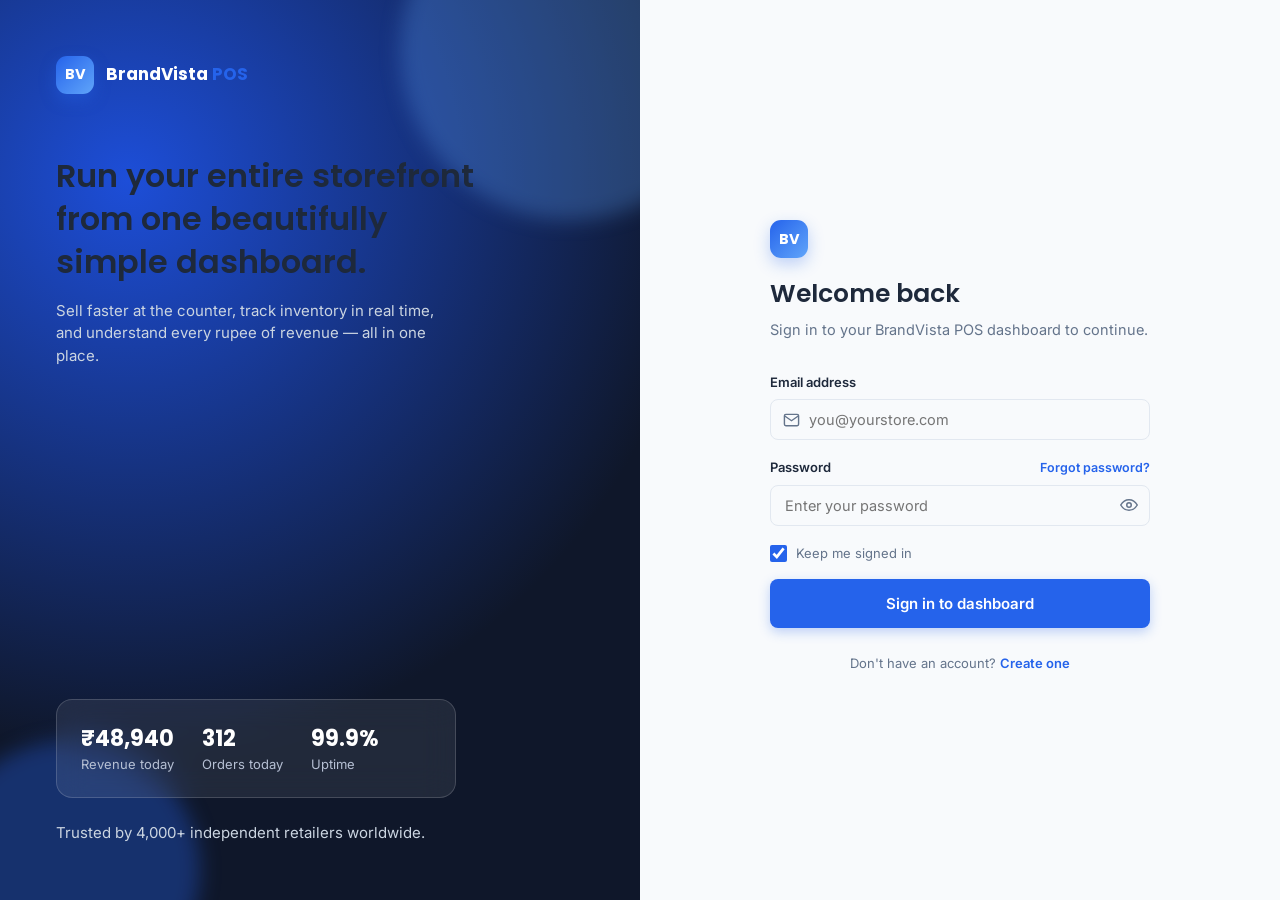
==== index.html @ e6337cd7 "Initial commit" ====
<!DOCTYPE html>
<html lang="en">
<head>
<meta charset="UTF-8">
<meta name="viewport" content="width=device-width, initial-scale=1.0">
<title>Sign in · BrandVista POS</title>
<link rel="icon" type="image/svg+xml" href="assets/icons/favicon.svg">
<link rel="preconnect" href="https://fonts.googleapis.com">
<link href="https://fonts.googleapis.com/css2?family=Inter:wght@400;500;600;700&family=Poppins:wght@500;600;700&display=swap" rel="stylesheet">
<link rel="stylesheet" href="assets/css/style.css">
</head>
<body>

<div class="auth-shell">

  <!-- Left visual / brand storytelling panel -->
  <section class="auth-visual">
    <div class="auth-visual-content">
      <div class="auth-visual-brand">
        <div class="sidebar-brand-mark">BV</div>
        <div class="sidebar-brand-text">BrandVista <span>POS</span></div>
      </div>
      <h2>Run your entire storefront from one beautifully simple dashboard.</h2>
      <p>Sell faster at the counter, track inventory in real time, and understand every rupee of revenue — all in one place.</p>
    </div>

    <div>
      <div class="auth-glass-card">
        <div class="auth-stats-row">
          <div>
            <div class="stat-value">₹48,940</div>
            <div class="stat-label">Revenue today</div>
          </div>
          <div>
            <div class="stat-value">312</div>
            <div class="stat-label">Orders today</div>
          </div>
          <div>
            <div class="stat-value">99.9%</div>
            <div class="stat-label">Uptime</div>
          </div>
        </div>
      </div>
      <p class="auth-foot" style="margin-top:24px;">Trusted by 4,000+ independent retailers worldwide.</p>
    </div>
  </section>

  <!-- Right form panel -->
  <section class="auth-form-side">
    <div class="auth-form-box">
      <div class="sidebar-brand-mark" style="box-shadow:0 6px 16px rgba(37,99,235,0.28);">BV</div>
      <h1 id="authTitle">Welcome back</h1>
      <p class="lead" id="authLead">Sign in to your BrandVista POS dashboard to continue.</p>

      <form id="loginForm" novalidate>
        <div class="field hidden" id="nameField">
          <label for="fullName">Full name</label>
          <div class="input-group">
            <svg class="input-icon" viewBox="0 0 24 24" fill="none" stroke="currentColor" stroke-width="2"><circle cx="12" cy="8" r="4"/><path d="M4 21v-1a7 7 0 0 1 14 0v1"/></svg>
            <input class="input" type="text" id="fullName" placeholder="Your name" autocomplete="name">
          </div>
        </div>

        <div class="field">
          <label for="email">Email address</label>
          <div class="input-group">
            <svg class="input-icon" viewBox="0 0 24 24" fill="none" stroke="currentColor" stroke-width="2"><path d="M4 4h16v16H4z" stroke="none"/><path d="M22 6l-10 7L2 6"/><rect x="2" y="4" width="20" height="16" rx="2"/></svg>
            <input class="input" type="email" id="email" placeholder="you@yourstore.com" autocomplete="email" required>
          </div>
          <span class="error-text" id="emailError">Please enter a valid email address.</span>
        </div>

        <div class="field">
          <div class="flex justify-between items-center" style="margin-bottom:7px;">
            <label for="password" style="margin-bottom:0;">Password</label>
            <a href="#" id="forgotPasswordLink" style="font-size:12.5px; font-weight:600; color:var(--color-primary);">Forgot password?</a>
          </div>
          <div class="password-field">
            <input class="input" type="password" id="password" placeholder="Enter your password" autocomplete="current-password" required>
            <button type="button" class="password-toggle" id="togglePassword" aria-label="Show password">
              <svg width="18" height="18" viewBox="0 0 24 24" fill="none" stroke="currentColor" stroke-width="2"><path d="M1 12s4-7 11-7 11 7 11 7-4 7-11 7-11-7-11-7z"/><circle cx="12" cy="12" r="3"/></svg>
            </button>
          </div>
          <span class="error-text" id="passwordError">Password must be at least 6 characters.</span>
        </div>

        <div class="flex justify-between items-center mb-16" id="rememberRow">
          <label class="checkbox-row" style="font-size:13px; color:var(--color-text-muted);">
            <input type="checkbox" id="remember" checked>
            Keep me signed in
          </label>
        </div>

        <button type="submit" class="btn btn-primary btn-lg btn-block" id="loginBtn">
          Sign in to dashboard
        </button>
      </form>

      <p class="auth-footnote" id="modeToggleRow">Don't have an account? <a href="#" id="modeToggleLink">Create one</a></p>
      <p class="auth-footnote" style="margin-top:6px; font-size:11.5px; color:var(--color-text-muted);" id="authStatusLine"></p>
    </div>
  </section>

</div>

<script src="assets/js/app.js"></script>
<script type="module">
  import { authClient, getCurrentSession } from './assets/js/neon-auth.js';

  const form = document.getElementById('loginForm');
  const emailInput = document.getElementById('email');
  const passwordInput = document.getElementById('password');
  const fullNameInput = document.getElementById('fullName');
  const nameField = document.getElementById('nameField');
  const toggleBtn = document.getElementById('togglePassword');
  const authTitle = document.getElementById('authTitle');
  const authLead = document.getElementById('authLead');
  const loginBtn = document.getElementById('loginBtn');
  const modeToggleLink = document.getElementById('modeToggleLink');
  const modeToggleRow = document.getElementById('modeToggleRow');
  const statusLine = document.getElementById('authStatusLine');

  let mode = 'signin'; // 'signin' | 'signup'

  // If there's already a valid session, skip the login screen entirely.
  getCurrentSession().then((session) => {
    if (session) window.location.href = 'dashboard.html';
  });

  function setMode(next) {
    mode = next;
    const isSignUp = mode === 'signup';
    nameField.classList.toggle('hidden', !isSignUp);
    fullNameInput.required = isSignUp;
    authTitle.textContent = isSignUp ? 'Create your account' : 'Welcome back';
    authLead.textContent = isSignUp
      ? 'Set up BrandVista POS for your store in under a minute.'
      : 'Sign in to your BrandVista POS dashboard to continue.';
    loginBtn.textContent = isSignUp ? 'Create account' : 'Sign in to dashboard';
    modeToggleRow.innerHTML = isSignUp
      ? 'Already have an account? <a href="#" id="modeToggleLink">Sign in</a>'
      : "Don't have an account? <a href=\"#\" id=\"modeToggleLink\">Create one</a>";
    document.getElementById('modeToggleLink').addEventListener('click', (e) => {
      e.preventDefault();
      setMode(isSignUp ? 'signin' : 'signup');
    });
    statusLine.textContent = '';
  }
  modeToggleLink.addEventListener('click', (e) => {
    e.preventDefault();
    setMode('signup');
  });

  toggleBtn.addEventListener('click', () => {
    const isPassword = passwordInput.type === 'password';
    passwordInput.type = isPassword ? 'text' : 'password';
  });

  document.getElementById('forgotPasswordLink').addEventListener('click', async (e) => {
    e.preventDefault();
    const email = emailInput.value.trim() || prompt('Enter your account email to receive a reset link:');
    if (!email) return;
    const { error } = await authClient.requestPasswordReset({ email, redirectTo: window.location.origin + window.location.pathname.replace('index.html', '') + 'index.html' });
    if (error) {
      BrandVista.showToast(error.message || 'Could not send reset email.', 'error');
    } else {
      BrandVista.showToast('Password reset email sent — check your inbox.', 'success');
    }
  });

  function validEmail(value) {
    return /^[^\s@]+@[^\s@]+\.[^\s@]+$/.test(value);
  }

  form.addEventListener('submit', async (e) => {
    e.preventDefault();
    let valid = true;

    if (!validEmail(emailInput.value.trim())) {
      emailInput.classList.add('field-error');
      document.getElementById('emailError').classList.add('show');
      valid = false;
    } else {
      emailInput.classList.remove('field-error');
      document.getElementById('emailError').classList.remove('show');
    }

    if (passwordInput.value.trim().length < 6) {
      passwordInput.classList.add('field-error');
      document.getElementById('passwordError').classList.add('show');
      valid = false;
    } else {
      passwordInput.classList.remove('field-error');
      document.getElementById('passwordError').classList.remove('show');
    }

    if (!valid) return;

    loginBtn.disabled = true;
    loginBtn.textContent = mode === 'signup' ? 'Creating account…' : 'Signing in…';
    statusLine.textContent = '';

    const email = emailInput.value.trim();
    const password = passwordInput.value;

    try {
      const result = mode === 'signup'
        ? await authClient.signUp.email({ email, password, name: fullNameInput.value.trim() || email.split('@')[0] })
        : await authClient.signIn.email({ email, password, rememberMe: document.getElementById('remember').checked });

      if (result.error) {
        statusLine.style.color = 'var(--color-danger)';
        statusLine.textContent = result.error.message || 'Something went wrong. Please try again.';
        loginBtn.disabled = false;
        loginBtn.textContent = mode === 'signup' ? 'Create account' : 'Sign in to dashboard';
        return;
      }

      window.location.href = 'dashboard.html';
    } catch (err) {
      console.error('Neon Auth error', err);
      statusLine.style.color = 'var(--color-danger)';
      statusLine.textContent = 'Could not reach the authentication service. Please try again.';
      loginBtn.disabled = false;
      loginBtn.textContent = mode === 'signup' ? 'Create account' : 'Sign in to dashboard';
    }
  });
</script>
</body>
</html>
---- assets/css/style.css ----
/* ==========================================================================
   BrandVista POS — Global Design System
   Shared across every page: reset, tokens, layout shell, and all reusable
   components (buttons, cards, tables, forms, badges, slide-overs, toasts).
   Page-specific rules live in their own stylesheet (dashboard.css, etc.)
   ========================================================================== */

/* ---------- Design tokens ---------- */
:root {
  /* Brand palette */
  --color-primary: #2563eb;
  --color-primary-dark: #1d4ed8;
  --color-primary-light: #dbeafe;
  --color-sidebar: #0f172a;
  --color-sidebar-hover: #1e293b;
  --color-bg: #f8fafc;
  --color-card: #ffffff;
  --color-text: #1e293b;
  --color-text-muted: #64748b;
  --color-border: #e2e8f0;

  /* Status */
  --color-success: #22c55e;
  --color-success-bg: #dcfce7;
  --color-warning: #f59e0b;
  --color-warning-bg: #fef3c7;
  --color-danger: #ef4444;
  --color-danger-bg: #fee2e2;
  --color-info: #3b82f6;
  --color-info-bg: #dbeafe;

  /* Typography */
  --font-heading: 'Poppins', 'Inter', sans-serif;
  --font-body: 'Inter', 'Poppins', sans-serif;

  /* Radius & shadow */
  --radius-lg: 16px;
  --radius-md: 12px;
  --radius-sm: 8px;
  --shadow-sm: 0 1px 2px rgba(15, 23, 42, 0.04);
  --shadow-md: 0 4px 16px rgba(15, 23, 42, 0.06);
  --shadow-lg: 0 12px 32px rgba(15, 23, 42, 0.10);
  --shadow-glass: 0 8px 32px rgba(15, 23, 42, 0.12);

  /* Layout */
  --sidebar-width: 264px;
  --sidebar-collapsed-width: 84px;
  --topbar-height: 72px;
  --transition-fast: 150ms cubic-bezier(0.4, 0, 0.2, 1);
  --transition-base: 220ms cubic-bezier(0.4, 0, 0.2, 1);
}

/* ---------- Dark mode tokens ---------- */
[data-theme='dark'] {
  --color-bg: #0b1220;
  --color-card: #131c2e;
  --color-text: #e2e8f0;
  --color-text-muted: #94a3b8;
  --color-border: #253248;
  --color-primary-light: #16233d;
  --color-success-bg: #113322;
  --color-warning-bg: #3a2a0d;
  --color-danger-bg: #3a1414;
  --color-info-bg: #102a4c;
}

/* ---------- Reset ---------- */
*,
*::before,
*::after {
  box-sizing: border-box;
  margin: 0;
  padding: 0;
}

html {
  -webkit-font-smoothing: antialiased;
  scroll-behavior: smooth;
}

body {
  font-family: var(--font-body);
  background: var(--color-bg);
  color: var(--color-text);
  font-size: 14.5px;
  line-height: 1.5;
  min-height: 100vh;
  transition: background var(--transition-base), color var(--transition-base);
}

h1, h2, h3, h4, h5, h6 {
  font-family: var(--font-heading);
  font-weight: 600;
  color: var(--color-text);
  line-height: 1.3;
}

a { color: inherit; text-decoration: none; }
ul, ol { list-style: none; }
img { max-width: 100%; display: block; }
button, input, select, textarea { font-family: inherit; font-size: inherit; color: inherit; }
button { cursor: pointer; border: none; background: none; }
table { border-collapse: collapse; width: 100%; }
svg { display: block; }

::-webkit-scrollbar { width: 8px; height: 8px; }
::-webkit-scrollbar-track { background: transparent; }
::-webkit-scrollbar-thumb { background: #cbd5e1; border-radius: 999px; }
[data-theme='dark'] ::-webkit-scrollbar-thumb { background: #33415c; }

/* ---------- App shell ---------- */
.app-shell {
  display: flex;
  min-height: 100vh;
}

/* ---------- Sidebar ---------- */
.sidebar {
  width: var(--sidebar-width);
  flex-shrink: 0;
  background: linear-gradient(180deg, var(--color-sidebar) 0%, #111c33 100%);
  color: #cbd5e1;
  display: flex;
  flex-direction: column;
  position: fixed;
  top: 0;
  left: 0;
  bottom: 0;
  z-index: 40;
  transition: width var(--transition-base), transform var(--transition-base);
}

.sidebar-brand {
  display: flex;
  align-items: center;
  gap: 12px;
  padding: 24px 22px;
  border-bottom: 1px solid rgba(255, 255, 255, 0.06);
}

.sidebar-brand-mark {
  width: 38px;
  height: 38px;
  border-radius: 11px;
  background: linear-gradient(135deg, var(--color-primary), #60a5fa);
  display: flex;
  align-items: center;
  justify-content: center;
  font-family: var(--font-heading);
  font-weight: 700;
  color: #fff;
  flex-shrink: 0;
  box-shadow: 0 6px 16px rgba(37, 99, 235, 0.4);
}

.sidebar-brand-text {
  font-family: var(--font-heading);
  font-weight: 700;
  font-size: 17px;
  color: #fff;
  white-space: nowrap;
}

.sidebar-brand-text span { color: var(--color-primary); }

.sidebar-nav {
  flex: 1;
  overflow-y: auto;
  padding: 16px 14px;
}

.sidebar-section-label {
  font-size: 11px;
  font-weight: 600;
  letter-spacing: 0.08em;
  text-transform: uppercase;
  color: #566178;
  padding: 16px 12px 8px;
}

.sidebar-link {
  display: flex;
  align-items: center;
  gap: 13px;
  padding: 11px 12px;
  border-radius: var(--radius-sm);
  color: #b6c0d4;
  font-weight: 500;
  font-size: 14px;
  margin-bottom: 2px;
  transition: background var(--transition-fast), color var(--transition-fast);
  white-space: nowrap;
  position: relative;
}

.sidebar-link svg { width: 19px; height: 19px; flex-shrink: 0; }

.sidebar-link:hover {
  background: var(--color-sidebar-hover);
  color: #fff;
}

.sidebar-link.active {
  background: linear-gradient(90deg, rgba(37, 99, 235, 0.22), rgba(37, 99, 235, 0.04));
  color: #fff;
}

.sidebar-link.active::before {
  content: '';
  position: absolute;
  left: -14px;
  top: 8px;
  bottom: 8px;
  width: 4px;
  border-radius: 0 4px 4px 0;
  background: var(--color-primary);
}

.sidebar-footer {
  padding: 16px 18px 20px;
  border-top: 1px solid rgba(255, 255, 255, 0.06);
}

.sidebar-user {
  display: flex;
  align-items: center;
  gap: 11px;
  padding: 8px;
  border-radius: var(--radius-sm);
  transition: background var(--transition-fast);
}

.sidebar-user:hover { background: var(--color-sidebar-hover); }

.sidebar-avatar {
  width: 36px;
  height: 36px;
  border-radius: 50%;
  background: linear-gradient(135deg, #60a5fa, #2563eb);
  display: flex;
  align-items: center;
  justify-content: center;
  font-weight: 600;
  color: #fff;
  font-size: 13px;
  flex-shrink: 0;
}

.sidebar-user-name { font-size: 13.5px; font-weight: 600; color: #fff; }
.sidebar-user-role { font-size: 12px; color: #7c8aa3; }

/* ---------- Main column ---------- */
.main-col {
  flex: 1;
  margin-left: var(--sidebar-width);
  display: flex;
  flex-direction: column;
  min-height: 100vh;
  transition: margin-left var(--transition-base);
}

/* ---------- Topbar ---------- */
.topbar {
  height: var(--topbar-height);
  display: flex;
  align-items: center;
  justify-content: space-between;
  gap: 20px;
  padding: 0 32px;
  background: rgba(248, 250, 252, 0.82);
  backdrop-filter: blur(14px);
  -webkit-backdrop-filter: blur(14px);
  border-bottom: 1px solid var(--color-border);
  position: sticky;
  top: 0;
  z-index: 30;
}

[data-theme='dark'] .topbar { background: rgba(11, 18, 32, 0.82); }

.topbar-title h1 { font-size: 20px; font-weight: 600; }
.topbar-title p { font-size: 13px; color: var(--color-text-muted); margin-top: 2px; }

.topbar-actions { display: flex; align-items: center; gap: 14px; }

.menu-toggle {
  display: none;
  width: 38px;
  height: 38px;
  align-items: center;
  justify-content: center;
  border-radius: var(--radius-sm);
  background: var(--color-card);
  border: 1px solid var(--color-border);
}

.search-box {
  display: flex;
  align-items: center;
  gap: 8px;
  background: var(--color-card);
  border: 1px solid var(--color-border);
  border-radius: 999px;
  padding: 9px 16px;
  min-width: 260px;
  transition: border-color var(--transition-fast), box-shadow var(--transition-fast);
}

.search-box:focus-within {
  border-color: var(--color-primary);
  box-shadow: 0 0 0 4px var(--color-primary-light);
}

.search-box input {
  border: none;
  background: none;
  outline: none;
  width: 100%;
  color: var(--color-text);
}

.search-box svg { color: var(--color-text-muted); flex-shrink: 0; width: 17px; height: 17px; }

.icon-btn {
  width: 40px;
  height: 40px;
  display: flex;
  align-items: center;
  justify-content: center;
  border-radius: 50%;
  background: var(--color-card);
  border: 1px solid var(--color-border);
  color: var(--color-text-muted);
  position: relative;
  transition: all var(--transition-fast);
}

.icon-btn:hover { color: var(--color-primary); border-color: var(--color-primary-light); transform: translateY(-1px); box-shadow: var(--shadow-sm); }
.icon-btn svg { width: 18px; height: 18px; }

.icon-btn .dot {
  position: absolute;
  top: 8px;
  right: 9px;
  width: 8px;
  height: 8px;
  border-radius: 50%;
  background: var(--color-danger);
  border: 2px solid var(--color-card);
}

.topbar-profile {
  display: flex;
  align-items: center;
  gap: 10px;
  padding: 6px 10px 6px 6px;
  border-radius: 999px;
  border: 1px solid var(--color-border);
  background: var(--color-card);
}

.topbar-profile img,
.topbar-profile .avatar-fallback {
  width: 32px;
  height: 32px;
  border-radius: 50%;
}

.avatar-fallback {
  display: flex;
  align-items: center;
  justify-content: center;
  background: linear-gradient(135deg, var(--color-primary), #60a5fa);
  color: #fff;
  font-weight: 600;
  font-size: 12.5px;
}

.topbar-profile-name { font-size: 13px; font-weight: 600; }
.topbar-profile-role { font-size: 11.5px; color: var(--color-text-muted); }

/* ---------- Content area ---------- */
.content {
  flex: 1;
  padding: 28px 32px 48px;
}

/* ---------- Buttons ---------- */
.btn {
  display: inline-flex;
  align-items: center;
  justify-content: center;
  gap: 8px;
  padding: 11px 20px;
  border-radius: var(--radius-sm);
  font-weight: 600;
  font-size: 13.5px;
  transition: all var(--transition-fast);
  white-space: nowrap;
  border: 1px solid transparent;
}

.btn svg { width: 16px; height: 16px; }

.btn-primary {
  background: var(--color-primary);
  color: #fff;
  box-shadow: 0 4px 12px rgba(37, 99, 235, 0.28);
}
.btn-primary:hover { background: var(--color-primary-dark); transform: translateY(-1px); box-shadow: 0 6px 18px rgba(37, 99, 235, 0.34); }
.btn-primary:active { transform: translateY(0); }

.btn-secondary {
  background: var(--color-card);
  color: var(--color-text);
  border-color: var(--color-border);
}
.btn-secondary:hover { border-color: var(--color-primary); color: var(--color-primary); }

.btn-ghost { background: transparent; color: var(--color-text-muted); }
.btn-ghost:hover { background: var(--color-primary-light); color: var(--color-primary); }

.btn-danger { background: var(--color-danger); color: #fff; }
.btn-danger:hover { background: #dc2626; }

.btn-success { background: var(--color-success); color: #fff; }
.btn-success:hover { background: #16a34a; }

.btn-sm { padding: 7px 14px; font-size: 12.5px; border-radius: var(--radius-sm); }
.btn-lg { padding: 14px 26px; font-size: 15px; }
.btn-block { width: 100%; }
.btn-icon { padding: 9px; width: 38px; height: 38px; }
.btn:disabled { opacity: 0.5; cursor: not-allowed; transform: none !important; }

/* ---------- Cards ---------- */
.card {
  background: var(--color-card);
  border-radius: var(--radius-lg);
  border: 1px solid var(--color-border);
  box-shadow: var(--shadow-sm);
  transition: box-shadow var(--transition-base), transform var(--transition-base);
}

.card-pad { padding: 22px 24px; }

.card-header {
  display: flex;
  align-items: center;
  justify-content: space-between;
  gap: 12px;
  padding: 20px 24px;
  border-bottom: 1px solid var(--color-border);
}

.card-header h3 { font-size: 15.5px; font-weight: 600; }
.card-header p { font-size: 12.5px; color: var(--color-text-muted); margin-top: 2px; }

/* KPI stat card */
.stat-card {
  display: flex;
  flex-direction: column;
  gap: 14px;
  padding: 22px 24px;
}

.stat-card-top { display: flex; align-items: flex-start; justify-content: space-between; }

.stat-icon {
  width: 44px;
  height: 44px;
  border-radius: var(--radius-sm);
  display: flex;
  align-items: center;
  justify-content: center;
}
.stat-icon svg { width: 21px; height: 21px; }

.stat-icon.blue { background: var(--color-primary-light); color: var(--color-primary); }
.stat-icon.green { background: var(--color-success-bg); color: var(--color-success); }
.stat-icon.amber { background: var(--color-warning-bg); color: var(--color-warning); }
.stat-icon.purple { background: #ede9fe; color: #7c3aed; }
[data-theme='dark'] .stat-icon.purple { background: #241a44; }

.stat-value { font-family: var(--font-heading); font-size: 26px; font-weight: 700; }
.stat-label { font-size: 13px; color: var(--color-text-muted); }

.stat-trend { display: inline-flex; align-items: center; gap: 4px; font-size: 12.5px; font-weight: 600; padding: 3px 9px; border-radius: 999px; }
.stat-trend.up { color: var(--color-success); background: var(--color-success-bg); }
.stat-trend.down { color: var(--color-danger); background: var(--color-danger-bg); }
.stat-trend svg { width: 12px; height: 12px; }

/* ---------- Grid helpers ---------- */
.grid { display: grid; gap: 22px; }
.grid-4 { grid-template-columns: repeat(4, 1fr); }
.grid-3 { grid-template-columns: repeat(3, 1fr); }
.grid-2 { grid-template-columns: repeat(2, 1fr); }
.grid-2-1 { grid-template-columns: 2fr 1fr; }

@media (max-width: 1200px) {
  .grid-4 { grid-template-columns: repeat(2, 1fr); }
  .grid-3 { grid-template-columns: repeat(2, 1fr); }
  .grid-2-1 { grid-template-columns: 1fr; }
}
@media (max-width: 640px) {
  .grid-4, .grid-3, .grid-2 { grid-template-columns: 1fr; }
}

/* ---------- Forms ---------- */
.field { margin-bottom: 18px; }
.field label {
  display: block;
  font-size: 13px;
  font-weight: 600;
  margin-bottom: 7px;
  color: var(--color-text);
}
.field .hint { font-size: 12px; color: var(--color-text-muted); margin-top: 5px; }

.input, .select, textarea.input {
  width: 100%;
  padding: 11px 14px;
  border-radius: var(--radius-sm);
  border: 1px solid var(--color-border);
  background: var(--color-bg);
  color: var(--color-text);
  outline: none;
  transition: border-color var(--transition-fast), box-shadow var(--transition-fast);
}

.input:focus, .select:focus, textarea.input:focus {
  border-color: var(--color-primary);
  box-shadow: 0 0 0 4px var(--color-primary-light);
  background: var(--color-card);
}

.input-group { position: relative; }
.input-group .input { padding-left: 38px; }
.input-group .input-icon {
  position: absolute;
  left: 13px;
  top: 50%;
  transform: translateY(-50%);
  color: var(--color-text-muted);
  width: 17px;
  height: 17px;
}

.input-row { display: flex; gap: 14px; }
.input-row .field { flex: 1; }

textarea.input { resize: vertical; min-height: 90px; }

.checkbox-row { display: flex; align-items: center; gap: 9px; }
.checkbox-row input[type="checkbox"] { width: 17px; height: 17px; accent-color: var(--color-primary); }

/* Toggle switch */
.switch { position: relative; display: inline-block; width: 44px; height: 25px; flex-shrink: 0; }
.switch input { opacity: 0; width: 0; height: 0; }
.switch-track {
  position: absolute; inset: 0; background: #cbd5e1; border-radius: 999px;
  transition: background var(--transition-fast); cursor: pointer;
}
.switch-track::before {
  content: ''; position: absolute; width: 19px; height: 19px; left: 3px; top: 3px;
  background: #fff; border-radius: 50%; transition: transform var(--transition-fast);
  box-shadow: 0 1px 3px rgba(0,0,0,0.25);
}
.switch input:checked + .switch-track { background: var(--color-primary); }
.switch input:checked + .switch-track::before { transform: translateX(19px); }

/* ---------- Badges ---------- */
.badge {
  display: inline-flex;
  align-items: center;
  gap: 5px;
  padding: 4px 11px;
  font-size: 12px;
  font-weight: 600;
  border-radius: 999px;
}
.badge::before { content: ''; width: 6px; height: 6px; border-radius: 50%; background: currentColor; }
.badge-success { background: var(--color-success-bg); color: #15803d; }
.badge-warning { background: var(--color-warning-bg); color: #b45309; }
.badge-danger { background: var(--color-danger-bg); color: #b91c1c; }
.badge-info { background: var(--color-info-bg); color: #1d4ed8; }
.badge-neutral { background: #f1f5f9; color: #475569; }
[data-theme='dark'] .badge-neutral { background: #1c2740; color: #94a3b8; }

/* ---------- Tables ---------- */
.table-wrap { overflow-x: auto; }

.data-table th {
  text-align: left;
  font-size: 11.5px;
  font-weight: 700;
  text-transform: uppercase;
  letter-spacing: 0.05em;
  color: var(--color-text-muted);
  padding: 13px 18px;
  border-bottom: 1px solid var(--color-border);
  white-space: nowrap;
}

.data-table td {
  padding: 15px 18px;
  border-bottom: 1px solid var(--color-border);
  font-size: 13.7px;
  vertical-align: middle;
}

.data-table tbody tr { transition: background var(--transition-fast); }
.data-table tbody tr:hover { background: rgba(37, 99, 235, 0.035); }
.data-table tbody tr:last-child td { border-bottom: none; }

.table-thumb {
  width: 42px;
  height: 42px;
  border-radius: var(--radius-sm);
  object-fit: cover;
  background: var(--color-bg);
  border: 1px solid var(--color-border);
}

.cell-primary { font-weight: 600; color: var(--color-text); }
.cell-muted { color: var(--color-text-muted); }
.cell-with-media { display: flex; align-items: center; gap: 12px; }

.row-actions { display: flex; align-items: center; gap: 6px; }

.checkbox-cell input { width: 16px; height: 16px; accent-color: var(--color-primary); }

/* ---------- Pagination ---------- */
.pagination {
  display: flex;
  align-items: center;
  justify-content: space-between;
  padding: 16px 24px;
  border-top: 1px solid var(--color-border);
  font-size: 13px;
  color: var(--color-text-muted);
}
.pagination-controls { display: flex; align-items: center; gap: 6px; }
.page-btn {
  width: 32px; height: 32px; border-radius: var(--radius-sm);
  display: flex; align-items: center; justify-content: center;
  border: 1px solid var(--color-border); font-weight: 600; font-size: 12.5px;
}
.page-btn.active { background: var(--color-primary); color: #fff; border-color: var(--color-primary); }
.page-btn:hover:not(.active) { border-color: var(--color-primary); color: var(--color-primary); }

/* ---------- Filters bar ---------- */
.filters-bar {
  display: flex;
  align-items: center;
  gap: 12px;
  flex-wrap: wrap;
  margin-bottom: 20px;
}
.filters-bar .search-box { flex: 1; min-width: 240px; }
.chip-select {
  display: flex; align-items: center; gap: 7px;
  padding: 10px 14px; border-radius: var(--radius-sm);
  border: 1px solid var(--color-border); background: var(--color-card);
  font-size: 13px; font-weight: 500; color: var(--color-text-muted);
}
.chip-select select { border: none; background: none; outline: none; color: var(--color-text); font-weight: 500; }

/* ---------- Slide-over panel ---------- */
.overlay {
  position: fixed; inset: 0; background: rgba(15, 23, 42, 0.45);
  backdrop-filter: blur(2px);
  z-index: 90;
  opacity: 0; pointer-events: none;
  transition: opacity var(--transition-base);
}
.overlay.open { opacity: 1; pointer-events: auto; }

.slide-over {
  position: fixed;
  top: 0; right: 0; bottom: 0;
  width: 480px;
  max-width: 92vw;
  background: var(--color-card);
  z-index: 91;
  box-shadow: -20px 0 50px rgba(15, 23, 42, 0.18);
  transform: translateX(100%);
  transition: transform var(--transition-base);
  display: flex;
  flex-direction: column;
}
.slide-over.open { transform: translateX(0); }

.slide-over-header {
  display: flex; align-items: center; justify-content: space-between;
  padding: 22px 26px; border-bottom: 1px solid var(--color-border);
}
.slide-over-header h3 { font-size: 17px; }
.slide-over-body { flex: 1; overflow-y: auto; padding: 24px 26px; }
.slide-over-footer {
  display: flex; align-items: center; justify-content: flex-end; gap: 10px;
  padding: 18px 26px; border-top: 1px solid var(--color-border);
}

.close-btn {
  width: 34px; height: 34px; border-radius: 50%;
  display: flex; align-items: center; justify-content: center;
  color: var(--color-text-muted); background: var(--color-bg);
}
.close-btn:hover { background: var(--color-danger-bg); color: var(--color-danger); }

/* Image uploader */
.image-drop {
  border: 2px dashed var(--color-border);
  border-radius: var(--radius-md);
  padding: 22px;
  text-align: center;
  color: var(--color-text-muted);
  transition: border-color var(--transition-fast), background var(--transition-fast);
  cursor: pointer;
}
.image-drop:hover { border-color: var(--color-primary); background: var(--color-primary-light); }
.image-drop svg { width: 28px; height: 28px; margin: 0 auto 10px; }
.image-drop-preview { width: 84px; height: 84px; border-radius: var(--radius-md); object-fit: cover; margin: 0 auto 12px; }

/* ---------- Modal ---------- */
.modal {
  position: fixed; inset: 0; z-index: 95;
  display: flex; align-items: center; justify-content: center;
  padding: 20px;
  opacity: 0; pointer-events: none;
  transition: opacity var(--transition-base);
}
.modal.open { opacity: 1; pointer-events: auto; }
.modal-backdrop { position: absolute; inset: 0; background: rgba(15, 23, 42, 0.5); backdrop-filter: blur(3px); }
.modal-box {
  position: relative;
  background: var(--color-card);
  border-radius: var(--radius-lg);
  width: 460px;
  max-width: 100%;
  box-shadow: var(--shadow-lg);
  transform: scale(0.94) translateY(10px);
  transition: transform var(--transition-base);
  max-height: 88vh;
  display: flex;
  flex-direction: column;
}
.modal.open .modal-box { transform: scale(1) translateY(0); }
.modal-header { display: flex; align-items: center; justify-content: space-between; padding: 22px 24px; border-bottom: 1px solid var(--color-border); }
.modal-body { padding: 22px 24px; overflow-y: auto; }
.modal-footer { display: flex; justify-content: flex-end; gap: 10px; padding: 18px 24px; border-top: 1px solid var(--color-border); }

/* ---------- Toast ---------- */
.toast-stack {
  position: fixed; top: 22px; right: 22px; z-index: 200;
  display: flex; flex-direction: column; gap: 10px;
}
.toast {
  display: flex; align-items: center; gap: 12px;
  background: var(--color-sidebar); color: #fff;
  padding: 14px 18px; border-radius: var(--radius-md);
  box-shadow: var(--shadow-lg);
  min-width: 280px;
  transform: translateX(120%);
  transition: transform var(--transition-base);
  font-size: 13.5px;
  font-weight: 500;
}
.toast.show { transform: translateX(0); }
.toast-icon { width: 22px; height: 22px; border-radius: 50%; display: flex; align-items: center; justify-content: center; flex-shrink: 0; }
.toast.success .toast-icon { background: rgba(34, 197, 94, 0.2); color: var(--color-success); }
.toast.error .toast-icon { background: rgba(239, 68, 68, 0.2); color: var(--color-danger); }
.toast.info .toast-icon { background: rgba(59, 130, 246, 0.2); color: #60a5fa; }
.toast-icon svg { width: 13px; height: 13px; }

/* ---------- Empty state ---------- */
.empty-state { text-align: center; padding: 60px 20px; color: var(--color-text-muted); }
.empty-state svg { width: 52px; height: 52px; margin: 0 auto 16px; opacity: 0.5; }
.empty-state h4 { color: var(--color-text); margin-bottom: 6px; font-size: 15px; }

/* ---------- Utility ---------- */
.flex { display: flex; }
.flex-col { display: flex; flex-direction: column; }
.items-center { align-items: center; }
.justify-between { justify-content: space-between; }
.gap-8 { gap: 8px; } .gap-10 { gap: 10px; } .gap-12 { gap: 12px; } .gap-16 { gap: 16px; }
.mt-8 { margin-top: 8px; } .mt-16 { margin-top: 16px; } .mt-24 { margin-top: 24px; }
.mb-16 { margin-bottom: 16px; } .mb-24 { margin-bottom: 24px; }
.text-muted { color: var(--color-text-muted); }
.text-sm { font-size: 12.5px; }
.text-right { text-align: right; }
.w-full { width: 100%; }
.hidden { display: none !important; }
.section-title { font-size: 15.5px; font-weight: 600; margin-bottom: 4px; }
.section-sub { font-size: 13px; color: var(--color-text-muted); margin-bottom: 18px; }
.divider { height: 1px; background: var(--color-border); margin: 22px 0; }

/* ---------- Mobile nav backdrop ---------- */
.sidebar-backdrop {
  display: none;
  position: fixed; inset: 0; background: rgba(15, 23, 42, 0.5);
  z-index: 39;
}

/* ---------- Responsive layout ---------- */
@media (max-width: 1080px) {
  .sidebar { transform: translateX(-100%); }
  .sidebar.open { transform: translateX(0); }
  .main-col { margin-left: 0; }
  .menu-toggle { display: flex; }
  .sidebar-backdrop.open { display: block; }
  .search-box { display: none; }
}

@media (max-width: 640px) {
  .content { padding: 20px 16px 40px; }
  .topbar { padding: 0 16px; }
  .topbar-profile-name, .topbar-profile-role { display: none; }
}

/* ---------- Fade / slide-in animations ---------- */
@keyframes fadeInUp {
  from { opacity: 0; transform: translateY(10px); }
  to { opacity: 1; transform: translateY(0); }
}
.animate-in { animation: fadeInUp 0.35s ease both; }

/* Staggered animation helper for grids/lists */
.animate-in:nth-child(1) { animation-delay: 0.02s; }
.animate-in:nth-child(2) { animation-delay: 0.06s; }
.animate-in:nth-child(3) { animation-delay: 0.10s; }
.animate-in:nth-child(4) { animation-delay: 0.14s; }
.animate-in:nth-child(5) { animation-delay: 0.18s; }
.animate-in:nth-child(6) { animation-delay: 0.22s; }

/* ---------- Dropdown panels (topbar notifications / profile menu) ---------- */
.dropdown-wrap { position: relative; }
.dropdown-panel {
  position: absolute;
  top: calc(100% + 12px);
  right: 0;
  width: 320px;
  background: var(--color-card);
  border: 1px solid var(--color-border);
  border-radius: var(--radius-md);
  box-shadow: var(--shadow-lg);
  opacity: 0;
  transform: translateY(-8px);
  pointer-events: none;
  transition: all var(--transition-fast);
  z-index: 60;
  overflow: hidden;
}
.dropdown-panel.open { opacity: 1; transform: translateY(0); pointer-events: auto; }
.dropdown-panel-header { padding: 16px 18px; border-bottom: 1px solid var(--color-border); display: flex; justify-content: space-between; align-items: center; }
.dropdown-panel-header h4 { font-size: 14px; }
.dropdown-list { max-height: 320px; overflow-y: auto; }
.dropdown-item { display: flex; gap: 12px; padding: 13px 18px; border-bottom: 1px solid var(--color-border); transition: background var(--transition-fast); }
.dropdown-item:last-child { border-bottom: none; }
.dropdown-item:hover { background: var(--color-bg); }
.dropdown-item-icon { width: 34px; height: 34px; border-radius: 50%; display: flex; align-items: center; justify-content: center; flex-shrink: 0; }
.dropdown-item-icon svg { width: 15px; height: 15px; }
.dropdown-item-title { font-size: 13px; font-weight: 600; }
.dropdown-item-time { font-size: 11.5px; color: var(--color-text-muted); margin-top: 2px; }
.dropdown-panel-footer { padding: 12px 18px; text-align: center; border-top: 1px solid var(--color-border); }
.dropdown-panel-footer a { font-size: 12.5px; font-weight: 600; color: var(--color-primary); }
.profile-menu { padding: 8px; }
.profile-menu-item { display: flex; align-items: center; gap: 11px; padding: 10px 12px; border-radius: var(--radius-sm); font-size: 13.5px; font-weight: 500; }
.profile-menu-item:hover { background: var(--color-bg); }
.profile-menu-item svg { width: 17px; height: 17px; color: var(--color-text-muted); }
.profile-menu-item.danger { color: var(--color-danger); }
.profile-menu-item.danger svg { color: var(--color-danger); }

/* ---------- Auth / Login page ---------- */
.auth-shell {
  min-height: 100vh;
  display: grid;
  grid-template-columns: 1fr 1fr;
}
.auth-visual {
  position: relative;
  background: radial-gradient(circle at 20% 20%, #1d4ed8, #0f172a 65%);
  color: #fff;
  padding: 56px;
  display: flex;
  flex-direction: column;
  justify-content: space-between;
  overflow: hidden;
}
.auth-visual::before,
.auth-visual::after {
  content: '';
  position: absolute;
  border-radius: 50%;
  filter: blur(10px);
}
.auth-visual::before { width: 340px; height: 340px; background: rgba(96, 165, 250, 0.28); top: -120px; right: -100px; }
.auth-visual::after { width: 260px; height: 260px; background: rgba(37, 99, 235, 0.35); bottom: -100px; left: -60px; }
.auth-visual-content { position: relative; z-index: 1; }
.auth-visual-brand { display: flex; align-items: center; gap: 12px; margin-bottom: 60px; }
.auth-visual h2 { font-size: 32px; max-width: 420px; line-height: 1.35; margin-bottom: 16px; }
.auth-visual p { color: #cbd5e1; max-width: 400px; font-size: 15px; }
.auth-glass-card {
  position: relative; z-index: 1;
  background: rgba(255, 255, 255, 0.08);
  border: 1px solid rgba(255, 255, 255, 0.16);
  backdrop-filter: blur(16px);
  border-radius: var(--radius-lg);
  padding: 22px 24px;
  margin-top: 40px;
  max-width: 400px;
}
.auth-glass-card .stat-value { color: #fff; font-size: 22px; }
.auth-glass-card .stat-label { color: #b6c0d4; }
.auth-stats-row { display: flex; gap: 28px; }
.auth-foot { position: relative; z-index: 1; font-size: 13px; color: #93a3bd; }

.auth-form-side {
  display: flex;
  align-items: center;
  justify-content: center;
  padding: 40px;
  background: var(--color-bg);
}
.auth-form-box { width: 100%; max-width: 380px; }
.auth-form-box .sidebar-brand-mark { margin-bottom: 20px; }
.auth-form-box h1 { font-size: 25px; margin-bottom: 8px; }
.auth-form-box .lead { color: var(--color-text-muted); margin-bottom: 32px; font-size: 14.5px; }
.auth-divider { display: flex; align-items: center; gap: 12px; color: var(--color-text-muted); font-size: 12.5px; margin: 22px 0; }
.auth-divider::before, .auth-divider::after { content: ''; flex: 1; height: 1px; background: var(--color-border); }
.social-row { display: flex; gap: 12px; }
.social-btn {
  flex: 1; display: flex; align-items: center; justify-content: center; gap: 8px;
  padding: 11px; border-radius: var(--radius-sm); border: 1px solid var(--color-border);
  background: var(--color-card); font-weight: 600; font-size: 13px; transition: all var(--transition-fast);
}
.social-btn:hover { border-color: var(--color-primary); box-shadow: var(--shadow-sm); }
.auth-footnote { text-align: center; margin-top: 26px; font-size: 13px; color: var(--color-text-muted); }
.auth-footnote a { color: var(--color-primary); font-weight: 600; }
.password-field { position: relative; }
.password-toggle { position: absolute; right: 12px; top: 50%; transform: translateY(-50%); color: var(--color-text-muted); }
.field-error { border-color: var(--color-danger) !important; box-shadow: 0 0 0 4px var(--color-danger-bg) !important; }
.error-text { color: var(--color-danger); font-size: 12px; margin-top: 6px; display: none; }
.error-text.show { display: block; }

@media (max-width: 960px) {
  .auth-shell { grid-template-columns: 1fr; }
  .auth-visual { display: none; }
}

/* ---------- Category cards ---------- */
.category-card {
  padding: 22px;
  display: flex;
  flex-direction: column;
  gap: 14px;
  position: relative;
}
.category-icon {
  width: 50px; height: 50px; border-radius: var(--radius-md);
  display: flex; align-items: center; justify-content: center;
  font-size: 21px;
}
.category-card h4 { font-size: 15.5px; }
.category-card .count { font-size: 12.5px; color: var(--color-text-muted); }
.category-menu-btn { position: absolute; top: 18px; right: 18px; }

/* ---------- Profile page ---------- */
.profile-header-card {
  padding: 32px;
  display: flex;
  align-items: center;
  gap: 24px;
  background: linear-gradient(120deg, var(--color-sidebar), #16213d);
  color: #fff;
  position: relative;
  overflow: hidden;
}
.profile-header-card::after {
  content: ''; position: absolute; width: 260px; height: 260px; border-radius: 50%;
  background: rgba(37, 99, 235, 0.35); top: -120px; right: -60px; filter: blur(4px);
}
.profile-avatar-lg {
  width: 92px; height: 92px; border-radius: 50%;
  background: linear-gradient(135deg, #60a5fa, #2563eb);
  display: flex; align-items: center; justify-content: center;
  font-size: 30px; font-weight: 700; color: #fff;
  position: relative; z-index: 1; flex-shrink: 0;
  border: 3px solid rgba(255,255,255,0.25);
}
.profile-header-info { position: relative; z-index: 1; flex: 1; }
.profile-header-info h2 { color: #fff; font-size: 21px; }
.profile-header-info p { color: #b6c0d4; font-size: 13.5px; margin-top: 4px; }
.profile-tabs { display: flex; gap: 6px; border-bottom: 1px solid var(--color-border); margin: 26px 0 22px; }
.profile-tab { padding: 12px 18px; font-weight: 600; font-size: 13.5px; color: var(--color-text-muted); border-bottom: 2px solid transparent; }
.profile-tab.active { color: var(--color-primary); border-color: var(--color-primary); }
.timeline { position: relative; padding-left: 24px; }
.timeline::before { content: ''; position: absolute; left: 6px; top: 6px; bottom: 6px; width: 2px; background: var(--color-border); }
.timeline-item { position: relative; padding-bottom: 22px; }
.timeline-item::before { content: ''; position: absolute; left: -24px; top: 3px; width: 12px; height: 12px; border-radius: 50%; background: var(--color-primary); border: 3px solid var(--color-primary-light); }
.timeline-item h5 { font-size: 13.5px; }
.timeline-item p { font-size: 12.5px; color: var(--color-text-muted); margin-top: 2px; }

/* ---------- Receipt ---------- */
.receipt-page-wrap { display: flex; justify-content: center; padding: 20px 0; }
.receipt {
  width: 340px;
  background: var(--color-card);
  border-radius: var(--radius-md);
  box-shadow: var(--shadow-lg);
  padding: 28px 24px;
  font-family: 'Inter', monospace;
}
.receipt-logo { width: 46px; height: 46px; border-radius: 12px; margin: 0 auto 10px; background: linear-gradient(135deg, var(--color-primary), #60a5fa); display: flex; align-items: center; justify-content: center; color: #fff; font-weight: 700; }
.receipt-center { text-align: center; }
.receipt h3 { font-size: 16px; }
.receipt .muted-line { font-size: 11.5px; color: var(--color-text-muted); margin-top: 2px; }
.receipt-dashed { border-top: 1px dashed var(--color-border); margin: 16px 0; }
.receipt-row { display: flex; justify-content: space-between; font-size: 12.5px; margin-bottom: 6px; }
.receipt-items .receipt-row span:first-child { max-width: 70%; }
.receipt-total-row { display: flex; justify-content: space-between; font-size: 15px; font-weight: 700; margin-top: 10px; }
.receipt-barcode { display: flex; justify-content: center; gap: 2px; margin: 18px 0 8px; height: 46px; align-items: flex-end; }
.receipt-barcode span { width: 2.5px; background: var(--color-text); display: block; }
.receipt-actions { display: flex; gap: 10px; margin-top: 22px; }

@media print {
  .no-print { display: none !important; }
  body { background: #fff; }
  .receipt-page-wrap { padding: 0; }
  .receipt { box-shadow: none; width: 100%; }
}
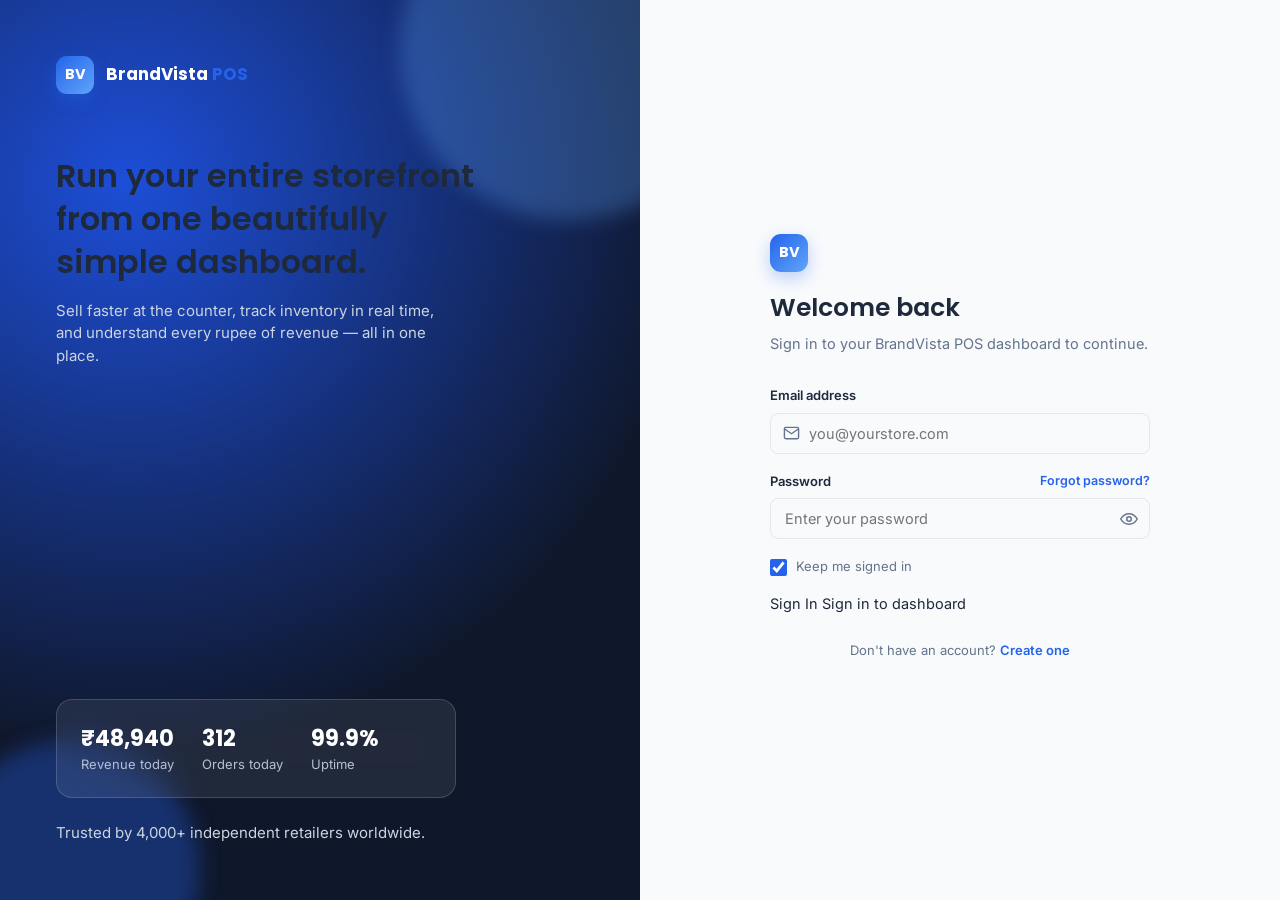
==== commit deaae014: "Fix syntax error before const declaration" ====
--- a/index.html
+++ b/index.html
@@ -91,7 +91,7 @@
           </label>
         </div>
 
-        <button type="submit" class="btn btn-primary btn-lg btn-block" id="loginBtn">
+        <button type="button" onclick="const name = 'User'; alert(name);">Sign In</button>
           Sign in to dashboard
         </button>
       </form>
@@ -205,12 +205,14 @@
 
     try {
       const result = mode === 'signup'
-        ? await authClient.signUp.email({ email, password, name: fullNameInput.value.trim() || email.split('@')[0] })
-        : await authClient.signIn.email({ email, password, rememberMe: document.getElementById('remember').checked });
+        ? await authClient.signUp.email({ email, password, name: fullNameInput ? fullNameInput.value.trim() : email.split('@')[0] })
+        : await authClient.signIn.email({ email, password, rememberMe: document.getElementById('remember')?.checked });
 
       if (result.error) {
         statusLine.style.color = 'var(--color-danger)';
-        statusLine.textContent = result.error.message || 'Something went wrong. Please try again.';
+        // Displays exact error message from Neon Auth
+        statusLine.textContent = result.error.message || 'Something went wrong.';
+        alert('Auth Error: ' + JSON.stringify(result.error));
         loginBtn.disabled = false;
         loginBtn.textContent = mode === 'signup' ? 'Create account' : 'Sign in to dashboard';
         return;
@@ -218,9 +220,13 @@
 
       window.location.href = 'dashboard.html';
     } catch (err) {
-      console.error('Neon Auth error', err);
+      console.error('Neon Auth error details:', err);
       statusLine.style.color = 'var(--color-danger)';
-      statusLine.textContent = 'Could not reach the authentication service. Please try again.';
+      
+      // Print the precise cause instead of generic text
+      statusLine.textContent = 'Auth Exception: ' + (err.message || 'Check browser console (F12)');
+      alert('Neon Auth Failed: ' + err.message + '\nCheck F12 Console for details.');
+      
       loginBtn.disabled = false;
       loginBtn.textContent = mode === 'signup' ? 'Create account' : 'Sign in to dashboard';
     }
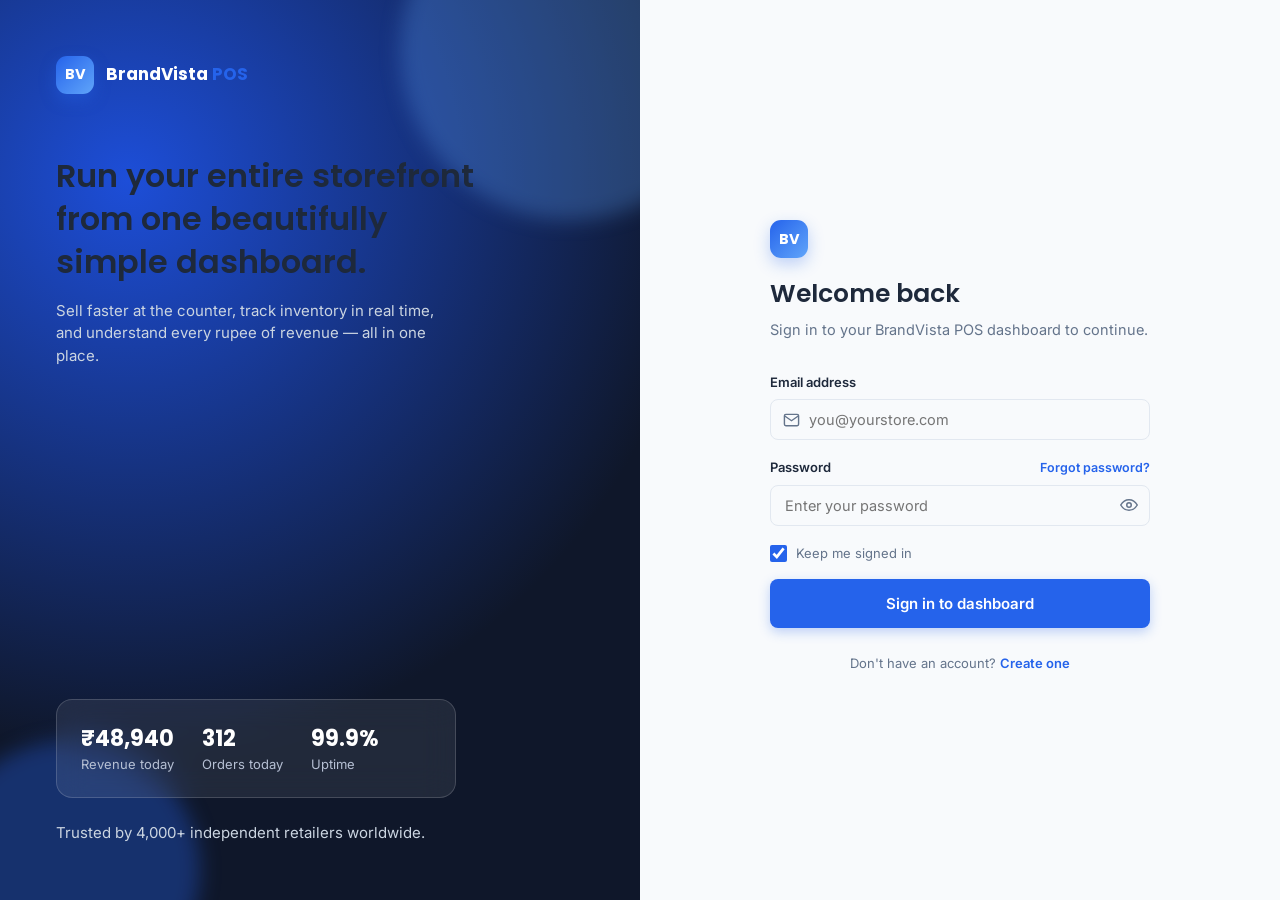
==== commit 2eb69fd9: "Fix form element targeting and event listener scope" ====
--- a/index.html
+++ b/index.html
@@ -91,7 +91,7 @@
           </label>
         </div>
 
-        <button type="button" onclick="const name = 'User'; alert(name);">Sign In</button>
+        <button type="submit" class="btn btn-primary btn-lg btn-block" id="loginBtn">
           Sign in to dashboard
         </button>
       </form>
@@ -119,6 +119,10 @@
   const modeToggleLink = document.getElementById('modeToggleLink');
   const modeToggleRow = document.getElementById('modeToggleRow');
   const statusLine = document.getElementById('authStatusLine');
+
+  if (!form) {
+    console.error('Form element #loginForm was not found in the DOM.');
+  }
 
   let mode = 'signin'; // 'signin' | 'signup'
 
@@ -178,20 +182,20 @@
 
     if (!validEmail(emailInput.value.trim())) {
       emailInput.classList.add('field-error');
-      document.getElementById('emailError').classList.add('show');
+      document.getElementById('emailError')?.classList.add('show');
       valid = false;
     } else {
       emailInput.classList.remove('field-error');
-      document.getElementById('emailError').classList.remove('show');
+      document.getElementById('emailError')?.classList.remove('show');
     }
 
     if (passwordInput.value.trim().length < 6) {
       passwordInput.classList.add('field-error');
-      document.getElementById('passwordError').classList.add('show');
+      document.getElementById('passwordError')?.classList.add('show');
       valid = false;
     } else {
       passwordInput.classList.remove('field-error');
-      document.getElementById('passwordError').classList.remove('show');
+      document.getElementById('passwordError')?.classList.remove('show');
     }
 
     if (!valid) return;
@@ -208,11 +212,9 @@
         ? await authClient.signUp.email({ email, password, name: fullNameInput ? fullNameInput.value.trim() : email.split('@')[0] })
         : await authClient.signIn.email({ email, password, rememberMe: document.getElementById('remember')?.checked });
 
-      if (result.error) {
-        statusLine.style.color = 'var(--color-danger)';
-        // Displays exact error message from Neon Auth
-        statusLine.textContent = result.error.message || 'Something went wrong.';
-        alert('Auth Error: ' + JSON.stringify(result.error));
+      if (result && result.error) {
+        statusLine.style.color = 'var(--color-danger, red)';
+        statusLine.textContent = result.error.message || 'Something went wrong. Please try again.';
         loginBtn.disabled = false;
         loginBtn.textContent = mode === 'signup' ? 'Create account' : 'Sign in to dashboard';
         return;
@@ -221,12 +223,8 @@
       window.location.href = 'dashboard.html';
     } catch (err) {
       console.error('Neon Auth error details:', err);
-      statusLine.style.color = 'var(--color-danger)';
-      
-      // Print the precise cause instead of generic text
-      statusLine.textContent = 'Auth Exception: ' + (err.message || 'Check browser console (F12)');
-      alert('Neon Auth Failed: ' + err.message + '\nCheck F12 Console for details.');
-      
+      statusLine.style.color = 'var(--color-danger, red)';
+      statusLine.textContent = 'Auth Exception: ' + (err.message || 'Could not reach authentication service.');
       loginBtn.disabled = false;
       loginBtn.textContent = mode === 'signup' ? 'Create account' : 'Sign in to dashboard';
     }
